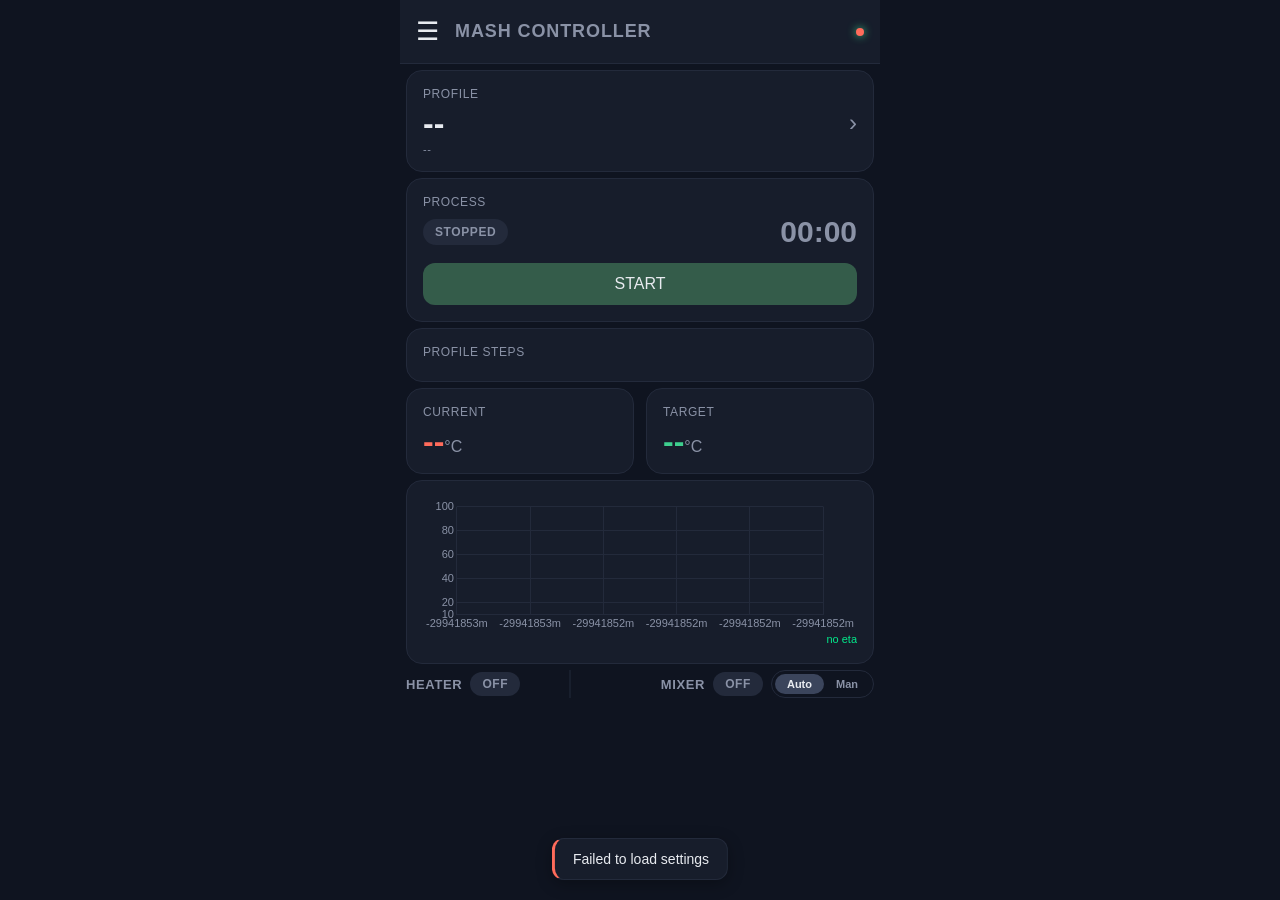
==== MashController_pio/data/index.html @ 54396a4d "Add grain calculation explanation" ====
<!DOCTYPE html>
<html lang="en">
<head>
  <meta charset="utf-8">
  <meta name="viewport" content="width=device-width, initial-scale=1.0, maximum-scale=1.0">
  <title>Mash Controller</title>
  <script src="icons.js"></script>
  <script src="chart.js"></script>

  <link rel="stylesheet" href="style.css">
  <link rel="icon" href="favicon.ico">
  <link rel="prefetch" href="reboot.html">
</head>

<body>

<!-- Drawer menu -->
<div id="sideMenu">
  <h2>Menu</h2>
  <div class="menu-item" onclick="openScreen('main')">Home</div>
  <div class="menu-item" onclick="openScreen('profiles')">Profiles</div>
  <div class="menu-item" onclick="openScreen('settings')">Settings</div>
	<a class="menu-item" href="enable-ota">Firmware Update</a>
  <div class="menu-item" onclick="closeSideMenu(); rebootController();" style="color:var(--accent); margin-top:12px; border-top:1px solid var(--border); padding-top:12px;">Reboot Controller</div>
</div>
<div id="sideMenuBackdrop"></div>

<div id="app">

	<!-- Header -->
	<div class="header">
	  <span id="menuBtn">☰</span>
	  <h1>Mash Controller</h1>
	  <span class="status-dot" id="statusDot"></span>
	</div>

	<!-- Sound-alert warning (shown only while a mash runs and the browser blocks audio) -->
	<div class="sound-banner hidden" id="soundBanner" role="button" tabindex="0"
		 onclick="enableAlertSound()"
		 onkeydown="if (event.key === 'Enter' || event.key === ' ') enableAlertSound()">
	  🔔 Sound alerts are off. Tap here to enable.
	</div>

	<!-- MAIN SCREEN -->
	<div id="main" class="screen active">

		<div class="profile-picker-container">
			<div class="stat-card profile-picker" onclick="openProfilePicker()">
			  <div class="label">Profile</div>
			  <div class="value-row">
				<div class="value" id="activeProfileName">--</div>
				<span class="chevron">›</span>
			  </div>
			  <div class="label-small" style="margin-top: 4px;" id="activeProfileDetails">--</div>
			</div>

			<div id="profilePickerOverlay" class="profile-dropdown hidden" onclick="closeProfilePicker(event)">
				<div class="profile-dropdown-content">
					<div id="profilePickerList"></div>
				</div>
			</div>
		</div>

		<div class="stat-card">
		  <div class="label">Process</div>

		  <div class="state-row">
			<span class="state-badge" id="stateBadge">Stopped</span>
			<span class="remaining-time inactive" id="remainingTime">00:00</span>
		  </div>
		  <div class="pause-instruction hidden" id="pauseInstruction">
			Press RESUME to continue.
		  </div>
		  <div class="btn-row">
			<button class="btn green" id="btnStart" onclick="startSelectedProfile()">START</button>
			<button class="btn hidden" id="btnPause" onclick="pauseProfile()">PAUSE</button>
			<button class="btn green hidden" id="btnResume" onclick="resumeProfile()">RESUME</button>
			<button class="btn gray hidden" id="btnSkip" onclick="skipStep()">SKIP</button>
			<button class="btn hidden" id="btnStop" onclick="stopProfile()">STOP</button>
		  </div>
	  </div>

		<div class="stat-card">
		  <div class="label">Profile Steps</div>
		  <div id="mainStepsContainer"></div>
		</div>

	  <div class="stats-row">
		<div class="stat-card current">
		  <div class="label">Current</div>
		  <div class="value"><span id="curTemp">--</span><span class="unit">°C</span></div>
		</div>
		<div class="stat-card target">
		  <div class="label">Target</div>
		  <div class="value"><span id="targetTemp">--</span><span class="unit">°C</span></div>
		</div>
	  </div>

	  <div class="chart-card">
		<div class="chart-wrap">
		  <canvas id="tempChart"></canvas>
		</div>
	  </div>

		<div class="device-status-row">

			<div class="device-status-item">
				<span class="heater-label">Heater</span>
				<span class="heater-badge off" id="heaterBadge">OFF</span>
				<span class="fan-icon off" id="fanIcon" title="Cooling fan"></span>
			</div>
			
			<span class="device-status-divider"></span>

			<div class="device-status-item">
				<span class="heater-label">Mixer</span>
				<button class="heater-badge off" id="mixerBadge" onclick="onMixerBadgeClick()">OFF</button>
				<div class="mode-toggle" id="mixerModeToggle" onclick="toggleMixerMode()">
					<span class="mode-toggle-option active" id="mixerAutoLabel">Auto</span>
					<span class="mode-toggle-option" id="mixerManLabel">Man</span>
				</div>
			</div>

		</div>

	</div>

	<!-- PROFILES SCREEN -->
	<div id="profiles" class="screen">

	  <div class="stat-card">
		<div class="label">Profiles Editor</div>
		  <div id="profilesLocked" class="editor-locked hidden">
			Stop the process to edit profiles.
		  </div>
		<div id="profilesEditor">
			<div class="profile-header">
				<div class="profile-select-row">

					<select id="profileSelect" class="input-dark profile-select profile-select-source"></select>

					<div class="profile-picker-container profile-editor-picker-container">
						<div class="input-dark profile-picker-trigger" onclick="openProfilePicker('profileEditorPickerOverlay')">
							<div class="value-row">
								<div class="profile-picker-label" id="editorProfileName">--</div>
								<span class="chevron">›</span>
							</div>
						</div>

						<div id="profileEditorPickerOverlay" class="profile-dropdown hidden" onclick="closeProfilePicker(event)">
							<div class="profile-dropdown-content">
								<div id="profileEditorPickerList"></div>
							</div>
						</div>
					</div>

				  <button id="profile-add-btn-id" class="btn-icon profile-add-btn" onclick="addProfile()"></button>

					  <button id="profile-delete-btn-id" class="btn-icon profile-delete-btn" onclick="deleteProfile()"></button>
				</div>
				<script>
					document.getElementById("profile-delete-btn-id").innerHTML = Icons.trash;
					document.getElementById("profile-add-btn-id").innerHTML = Icons.plus;
				</script>					   
				
			</div>

			<div class="label-small">Profile Name</div>
			<input id="profileName" class="input-dark" type="text" 
				   onchange="updateProfileName(this.value)"
				   style="margin-bottom:12px">

			<div class="profile-mass-grid">
			  <div>
				<div class="label-small">Water volume (l)</div>
				<input id="profileWaterMass" class="input-small" type="number"
					   step="0.1" min="0" max="100"
					   onchange="updateProfileMass('waterMassKg', this.value)">
			  </div>
			  <div>
				<div class="label-small">Grain Mass (kg)
				  <button type="button" class="help-link" aria-label="Grain Mass help"
						  onclick="showHelpModal('Grain Mass', 'Heater calibration is performed with plain water. During a mash, the controller adds an estimated grain heat capacity after you resume the first zero-duration manual step. Set that step to the temperature where you add grain, add the grain when prompted, then press RESUME. The grain adjustment remains active for later steps. Grain starting temperature and mixing effects are not modeled.')">?</button>
				</div>
				<input id="profileGrainMass" class="input-small" type="number"
					   step="0.1" min="0" max="50"
					   onchange="updateProfileMass('grainMassKg', this.value)">
			  </div>
			</div>

			<div id="stepsContainer"></div>

			<button class="btn-add-step" onclick="addStep()">
			  <span class="add-step-icon">+</span> Add New Step
			</button>

			<div class="profile-actions">
			  <button class="btn green btn-save-primary" onclick="saveProfiles()">Save Profiles</button>
			</div>
		  </div>
		</div>
	</div>
		

	<!-- SETTINGS SCREEN -->
	<div id="settings" class="screen">

	  <div class="stat-card">
		<div class="label">Heater</div>

		<div class="settings-group">

		  <div class="setting-row">
			<div>
			  <div class="setting-title">Heater Power</div>
			  <div class="setting-desc">Rated heater power in watts.</div>
			</div>
			<input id="setHeaterPowerW" class="input-small" type="number"
				   step="10" min="1" max="10000">
		  </div>

		  <div class="setting-row">
			<div>
			  <div class="setting-title">Actual Heating Power <a class="help-link" href="calibration.html">?</a></div>
			  <div class="setting-desc">
				Calibrated power that reaches the water, in watts.
			  </div>
			</div>
			<input id="setHeaterPowerEffW" class="input-small" type="number"
				   step="10" min="1" max="10000">
		  </div>

		  <div class="setting-row">
			<div>
			  <div class="setting-title">Stored Heat Delay <a class="help-link" href="calibration.html">?</a></div>
			  <div class="setting-desc">
				Calibrated τ: how fast stored heat reaches the water, in seconds.
			  </div>
			</div>
			<input id="setHeaterTauSec" class="input-small" type="number"
				   step="1" min="5" max="1200">
		  </div>

		  <div class="setting-row">
			<div>
			  <div class="setting-title">Residual Heat Factor <a class="help-link" href="calibration.html">?</a></div>
			  <div class="setting-desc">
				Calibrated overshoot scale, usually a little above 1.
			  </div>
			</div>
			<input id="setHeaterStoreGain" class="input-small" type="number"
				   step="0.01" min="0.2" max="5">
		  </div>

		  <div class="setting-row">
			<div>
			  <div class="setting-title">Heat Loss Rate <a class="help-link" href="calibration.html">?</a></div>
			  <div class="setting-desc">
				Calibrated loss in watts per °C above room temperature.
			  </div>
			</div>
			<input id="setHeaterLossWPerC" class="input-small" type="number"
				   step="0.1" min="0" max="100">
		  </div>

		  <div class="setting-row">
			<div>
			  <div class="setting-title">Ambient Temperature</div>
			  <div class="setting-desc">
				Used with Heat Loss. Update it if the brewing room is much warmer or colder.
			  </div>
			</div>
			<input id="setHeaterAmbientC" class="input-small" type="number"
				   step="0.5" min="-10" max="45">
		  </div>

		  <div class="setting-row">
			<div>
			  <div class="setting-title">
				Heater Deadband
				<button type="button" class="help-link" aria-label="Heater Deadband help"
						onclick="showHelpModal('Heater Deadband', 'Predictive peak is the estimated highest temperature the mash will reach based on the current stored heat in the element and pot. Deadband is the safety margin below target before the heater restarts. This helps prevent short cycling while the thermal mass is still carrying heat.', 'PredictivePeakDeadband.png')">?</button>
			  </div>
			  <div class="setting-desc">
				When the predicted peak falls below target temperature by this much, the heater turns back on.
			  </div>
			</div>
			<input id="setHeaterDeadband" class="input-small" type="number"
				   step="0.1" min="0" max="10">
		  </div>

		  <div class="setting-row">
			<div>
			  <div class="setting-title">Minimum On/Off Time</div>
			  <div class="setting-desc">
				Minimum seconds between heater state changes to avoid rapid cycling.
			  </div>
			</div>
			<input id="setHeaterMinSwitchSec" class="input-small" type="number"
				   step="1" min="0" max="600">
		  </div>

		  <div class="setting-row">
			<div>
			  <div class="setting-title">Target Reached Tolerance</div>
			  <div class="setting-desc">
				A step counts as reached when the temperature is within this many °C below its target.
			  </div>
			</div>
			<input id="setTargetReachedHystC" class="input-small" type="number"
				   step="0.1" min="0" max="5">
		  </div>

		</div>
	  </div>

	  <div class="stat-card">
		<div class="label">Mixer</div>

		<div class="settings-group">

		  <div class="setting-row">
			<div>
			  <div class="setting-title">Mixer On Time</div>
			  <div class="setting-desc">
				Seconds the mixer runs per cycle.
			  </div>
			</div>

			<input
			  id="setMixerOnSec"
			  class="input-small"
			  type="number"
			  min="1"
			  max="300">
		  </div>

		  <div class="setting-row">
			<div>
			  <div class="setting-title">Mixer Rest Time</div>
			  <div class="setting-desc">
				Seconds it rests between runs.
			  </div>
			</div>

			<input
			  id="setMixerRestSec"
			  class="input-small"
			  type="number"
			  min="0"
			  max="600">
		  </div>

		  		  <div class="setting-row">
			<div>
			  <div class="setting-title">Cool-Down Time</div>
			  <div class="setting-desc">
				Seconds mixer runs after profile completes. Enter 0 to skip cooling.
			  </div>
			</div>

			<input
			  id="setCoolDownSec"
			  class="input-small"
			  type="number"
			  min="0"
			  max="900">
		  </div>

		</div>
	  </div>
	  <div class="stat-card">
		<div class="label">Alerts</div>

		<div class="settings-group">

		  <div class="setting-row">
			<div>
			  <div class="setting-title">Sound Alerts</div>
			  <div class="setting-desc">
				Play a chime in the browser when a manual Pause step is ready. Applies to every device.
			  </div>
			</div>
			<label class="switch">
			  <input id="setAlertSound" type="checkbox" onchange="previewAlertSound(this.checked)">
			  <span class="switch-track"></span>
			</label>
		  </div>

		</div>
	  </div>

	  <div class="stat-card">
		<div class="label">Temperature Sensor</div>

		<div class="settings-group">

		  <div class="setting-row">
			<div>
			  <div class="setting-title">Sensor Address</div>
			  <div class="setting-desc">
				DS18B20 1-Wire ROM address (read-only).
			  </div>
			</div>
			<div class="sensor-readout" id="sensorAddress">--</div>
		  </div>

		  <div class="setting-row">
			<div>
			  <div class="setting-title">Last Reading</div>
			  <div class="setting-desc">
				Current temperature.
			  </div>
			</div>
			<div class="sensor-readout" id="sensorTempAtRead">-- °C</div>
		  </div>

		  <div class="setting-row">
			<div>
			  <div class="setting-title">Status</div>
			  <div class="setting-desc">
				Sensor connection state.
			  </div>
			</div>
			<span class="heater-badge off" id="sensorStatusBadge">--</span>
		  </div>

		  <button class="btn" id="btnRediscoverSensor" onclick="rediscoverSensor()">
			Rediscover Sensor
		  </button>

		</div>
	  </div>

	  <div class="stat-card">
		<div style="display:flex; justify-content:space-between; align-items:center; margin-bottom:12px;">
		  <div class="label" style="margin:0;">Network</div>
		  <div class="mode-toggle" id="wifiModeToggle" onclick="toggleWifiMode()">
			<span class="mode-toggle-option active" id="wifiModeApOption">Local AP</span>
			<span class="mode-toggle-option" id="wifiModeStaOption">External Wi-Fi</span>
		  </div>
		</div>

		<div class="settings-group">
		  <div style="display:flex; justify-content:space-between; align-items:center; margin-bottom:8px;">
			<div class="label-small" id="wifiSsidLabel">AP Name (SSID)</div>
			<span class="heater-badge off" id="wifiStatusBadge" style="font-size:10px; padding:2px 8px;">AP</span>
		  </div>
		  <input
			id="setWifiSsid"
			class="input-dark"
			type="text">

		  <div class="label-small" style="margin-top:12px;" id="wifiPassLabel">
			AP Password
		  </div>

		  <input
			id="setWifiPass"
			class="input-dark"
			type="password"
			placeholder="Leave empty to keep unchanged">

		  <div class="label-small" id="wifiModeNotice" style="margin-top:10px; font-weight:normal; font-size:11px; color:var(--text-dim); line-height:1.4;">
			Controller creates its own Wi-Fi network at 192.168.4.1 (or http://mash.local). Password is optional (min 8 characters).
		  </div>
		</div>
	  </div>

	  <div style="display:flex; gap:10px; margin-top:16px;">
		<button class="btn green settings-save-btn" style="flex:2; margin-top:0;"
				onclick="saveSettings()">
		  Save Settings
		</button>
		<button class="btn gray" style="flex:1; margin-top:0;"
				onclick="rebootController()">
		  Reboot
		</button>
	  </div>

	</div>

</div><!-- /#app -->


<div id="toastContainer"></div>

<div id="confirmOverlay" class="confirm-overlay hidden">
    <div class="confirm-modal">
        <h3 id="confirmTitle">Confirm Action</h3>

        <p id="confirmMessage">
            Are you sure?
        </p>

        <div class="confirm-actions">
			<button id="confirmCancel" class="btn">Cancel</button>
			<button id="confirmOk" class="btn">Confirm</button>        
		</div>
    </div>
</div>

<div id="helpOverlay" class="confirm-overlay hidden" onclick="if (event.target === this) closeHelpModal();">
    <div class="confirm-modal help-modal" role="dialog" aria-modal="true" aria-labelledby="helpTitle">
        <h3 id="helpTitle">Help</h3>
        <p id="helpMessage"></p>
        <div id="helpImageWrap" class="help-image-wrap hidden">
            <img id="helpImage" src="" alt="Help illustration" />
        </div>
        <div id="helpImageHint" class="help-image-hint hidden"></div>
        <button type="button" class="btn gray help-close" onclick="closeHelpModal()">Close</button>
    </div>
</div>

  <script src="script.js"></script>
</body>
</html>
---- MashController_pio/data/style.css ----
:root {
      --bg: #0f1420;
      --card: #171d2b;
      --accent: #ff6b5b;
      --accent2: #3ecf8e;
      --text: #e8ebf0;
      --text-dim: #8a92a6;
      --border: #232a3b;
      --accent2-dim: #345c4a;
    }

    * { box-sizing: border-box; margin: 0; padding: 0; }

    body {
      background: var(--bg);
      color: var(--text);
      font-family: -apple-system, BlinkMacSystemFont, "Segoe UI", Roboto, sans-serif;
      min-height: 100vh;
    }

	@media (min-width: 600px) {
	  body { display: flex; justify-content: center; }
	  #app { max-width: 480px; width: 100%; }
	}

    /* Drawer menu */
    #sideMenu {
      position: fixed;
      top: 0;
      left: 0;
      width: 260px;
      height: 100%;
      background: var(--card);
      border-right: 1px solid var(--border);
      transform: translateX(-260px);
      transition: 0.3s;
      padding: 20px;
      z-index: 1000;
    }

    #sideMenu.open {
      transform: translateX(0);
    }

    #sideMenu h2 {
      margin-bottom: 20px;
      font-size: 16px;
      color: var(--text-dim);
      text-transform: uppercase;
    }

    .menu-item {
      padding: 12px 0;
      font-size: 16px;
      cursor: pointer;
      color: var(--text);
      text-decoration: none;
      display: block;
    }

    .menu-item:hover {
      color: var(--accent2);
    }

    .back-link {
      color: var(--text);
      font-size: 30px;
      line-height: 1;
      text-decoration: none;
    }

    .ota-card {
      margin-top: 12px;
    }

    .ota-status-row {
      align-items: baseline;
      display: flex;
      gap: 12px;
      justify-content: space-between;
    }

    .ota-status {
      color: var(--accent2);
      font-size: 18px;
      font-weight: 700;
      margin: 12px 0;
    }

    .ota-countdown {
      color: var(--accent);
      flex-shrink: 0;
      font-size: 24px;
      font-variant-numeric: tabular-nums;
      font-weight: 700;
      margin: 0;
    }

    .ota-form {
      border-top: 1px solid var(--border);
      margin-top: 18px;
      padding-top: 18px;
    }

    .ota-form .btn {
      width: 100%;
    }

    .ota-progress-panel {
      border: 1px solid var(--border);
      border-radius: 12px;
      margin: 18px 0;
      padding: 14px;
    }

    .ota-progress-heading {
      display: flex;
      justify-content: space-between;
      gap: 12px;
      margin-bottom: 10px;
    }

    .ota-progress-heading span:last-child {
      color: var(--accent2);
      font-variant-numeric: tabular-nums;
      font-weight: 700;
    }

    .ota-progress-track {
      background: var(--border);
      border-radius: 999px;
      height: 12px;
      overflow: hidden;
      width: 100%;
    }

    .ota-progress-fill {
      background: var(--accent2);
      height: 100%;
      transition: width 0.15s ease;
      width: 0;
    }

    .ota-progress-fill.active {
      animation: ota-progress-pulse 1s linear infinite;
      background: linear-gradient(90deg, var(--accent2), #b6f2c9, var(--accent2));
      background-size: 200% 100%;
    }

    @keyframes ota-progress-pulse {
      from { background-position: 100% 0; }
      to { background-position: -100% 0; }
    }

    .ota-progress-detail {
      color: var(--text-dim);
      font-size: 12px;
      margin-top: 8px;
      overflow-wrap: anywhere;
    }

	#sideMenuBackdrop {
	  display: none;
	  position: fixed;
	  top: 0;
	  left: 0;
	  width: 100%;
	  height: 100%;
	  background: rgba(0, 0, 0, 0.5);
	  z-index: 999; /* just below #sideMenu's 1000 */
	}

	#sideMenuBackdrop.open {
	  display: block;
	}

    /* Header */
    .header {
      display: flex;
      align-items: center;
      gap: 16px;
      padding: 16px;
      background: var(--card);
      border-bottom: 1px solid var(--border);
    }

    #menuBtn {
      font-size: 26px;
      cursor: pointer;
    }

    .header h1 {
      font-size: 18px;
      font-weight: 600;
      color: var(--text-dim);
      text-transform: uppercase;
      letter-spacing: 0.05em;
    }

    .status-dot {
      width: 8px;
      height: 8px;
      border-radius: 50%;
      background: var(--accent2);
      display: inline-block;
      box-shadow: 0 0 8px var(--accent2);
      margin-left: auto;
    }

    /* Screens */
    .screen {
      display: none;
      padding: 6px;
    }

    .screen.active {
      display: block;
    }

    /* Your original styles */
    .stats-row {
      display: flex;
      gap: 12px;
    }

    .stat-card {
      background: var(--card);
      border: 1px solid var(--border);
      border-radius: 16px;
      padding: 16px;
      flex: 1;
	  margin-bottom: 6px;
    }

    .stat-card .label {
      font-size: 12px;
      color: var(--text-dim);
      text-transform: uppercase;
      letter-spacing: 0.05em;
      margin-bottom: 6px;
    }

    .stat-card .value {
      font-size: 32px;
      font-weight: 700;
      line-height: 1;
    }

    .stat-card .value .unit {
      font-size: 16px;
      color: var(--text-dim);
      font-weight: 400;
    }

    .stat-card.current .value { color: var(--accent); }
    .stat-card.target .value { color: var(--accent2); }

    .chart-card {
      background: var(--card);
      border: 1px solid var(--border);
      border-radius: 16px;
      padding: 16px;
      flex: 1;
      min-height: 0;
      display: flex;
      flex-direction: column;
    }

    .chart-wrap {
      position: relative;
      width: 100%;
      aspect-ratio: 3.5 / 1;
    }

	
	.input-dark {
	  width: 100%;
	  padding: 10px 12px;
	  background: var(--card);
	  border: 1px solid var(--border);
	  border-radius: 12px;
	  color: var(--text);
	  font-size: 16px;
	  outline: none;
	  margin-bottom: 10px;
	}

	.input-dark:focus {
	  border-color: var(--accent2);
	}

  .input-dark::file-selector-button {
    background: #2a3144;
    border: none;
    border-radius: 8px;
    color: var(--text);
    cursor: pointer;
    font: inherit;
    margin-right: 10px;
    padding: 8px 12px;
  }

  .input-dark::file-selector-button:hover {
    background: #3a4258;
  }

	.btn {
	  background: #2a3144;        /* спокойный тёмный */
	  border: none;
	  padding: 12px 18px;
	  border-radius: 12px;
	  color: var(--text);
	  font-size: 16px;
	  cursor: pointer;
	  transition: 0.2s;
	}

	.btn:hover {
	  background: #3a4258;
	}

	.btn.green {
	  background: var(--accent2-dim);
	}

	.btn.green:hover {
	  background: #3e6d57;
	}

	.btn.gray {
	  background: var(--border);
	}

	.btn.gray:hover {
	  background: #2d3547;
	}

	.input-small {
	  width: 100%;
	  padding: 8px 10px;
	  background: var(--card);
	  border: 1px solid var(--border);
	  border-radius: 10px;
	  color: var(--text);
	  font-size: 14px;     /* уменьшенный размер */
	  outline: none;
	}

	.input-small:focus {
	  border-color: var(--accent2);
	}

	.label-small {
	  font-size: 11px;     /* меньше, чем обычная label */
	  color: var(--text-dim);
	  text-transform: uppercase;
	  letter-spacing: 0.05em;
	}

	.btn-icon {
	  background: transparent;
	  border: none;
	  width: 36px;
	  height: 36px;
	  border-radius: 10px;
	  display: flex;
	  align-items: center;
	  justify-content: center;
	  cursor: pointer;
	  transition: 0.2s;
	  padding: 0;
	  flex-shrink: 0;
	}

	.btn-icon svg {
	  width: 20px;
	  height: 20px;
	  opacity: 0.7;
	  transition: 0.2s;
	}

	.btn-icon:hover svg {
	  opacity: 1;
	}

	/* Profile add button - blue styling */
	.profile-add-btn {
	  border: 1px solid rgba(91, 184, 217, 0.3);
	}

	.profile-add-btn svg {
	  color: #5bb8d9;
	}

	.profile-add-btn:hover {
	  background: rgba(91, 184, 217, 0.1);
	  border-color: rgba(91, 184, 217, 0.4);
	}

	.profile-add-btn:hover svg {
	  color: #6fc8e6;
	}

	/* Profile delete button - red styling */
	.profile-delete-btn {
	  border: 1px solid rgba(255, 184, 217, 0.3);
	}
	.profile-delete-btn svg {
	  color: var(--accent);
	}

	.profile-delete-btn:hover {
	  background: rgba(255, 107, 91, 0.1);
	}

.profile-select-row {
  display: flex;
  gap: 10px;
  margin-bottom: 16px;
  align-items: center;
}

.state-row {
  display: flex;
  justify-content: space-between;
  align-items: center;
  margin-bottom: 14px;
}

.state-badge {
  padding: 6px 12px;
  border-radius: 999px;
  font-size: 12px;
  font-weight: 600;
  text-transform: uppercase;
  letter-spacing: 0.05em;
  background: var(--border);
  color: var(--text-dim);
}

.state-badge.running {
  background: var(--accent2-dim);
  color: var(--accent2);
}

.state-badge.paused {
  background: #4a4325;
  color: #e8c547;
}

.pause-instruction {
  display: flex;
  align-items: center;
  gap: 9px;
  padding: 10px 12px;
  margin: -2px 0 14px;
  border: 1px solid rgba(232, 197, 71, 0.28);
  border-left: 3px solid #e8c547;
  border-radius: 9px;
  background: rgba(232, 197, 71, 0.08);
  color: #f3d96d;
  font-size: 13px;
  font-weight: 500;
  line-height: 1.4;
}

.pause-instruction::before {
  content: "•";
  flex: 0 0 auto;
  color: #e8c547;
  font-size: 18px;
  font-weight: 800;
  line-height: 0;
}

.pause-instruction.timer-paused {
  border-color: rgba(232, 197, 71, 0.28);
  border-left-color: #e8c547;
  background: rgba(232, 197, 71, 0.08);
  color: #f3d96d;
}

.remaining-time {
  font-size: 30px;
  font-weight: 700;
  font-variant-numeric: tabular-nums;
  color: var(--text);
}

.btn-row {
  display: flex;
  gap: 8px;
  flex-wrap: wrap;
}

.btn-row .btn {
  flex: 1;
  min-width: 80px;
}

.hidden {
  display: none !important;
}

.profile-picker {
  cursor: pointer;
  transition: 0.2s;
}

.profile-picker-container {
  position: relative;
}

.profile-editor-picker-container {
  flex: 1;
}

.profile-select-source {
  display: none;
}

.profile-picker-trigger {
  cursor: pointer;
  min-height: 42px;
  padding: 8px 10px;
}

.profile-picker-trigger:active {
  background: #1c2334;
}

.profile-picker-label {
  overflow: hidden;
  text-overflow: ellipsis;
  white-space: nowrap;
}

.profile-picker:active {
  background: #1c2334;
}

.value-row {
  display: flex;
  justify-content: space-between;
  align-items: center;
}

.chevron {
  font-size: 24px;
  color: var(--text-dim);
}

.profile-dropdown {
  isolation: isolate;
  position: absolute;
  top: calc(100% - 6px);
  left: 0;
  right: 0;
  z-index: 2000;
}

.profile-dropdown::before {
  background: rgba(5, 8, 15, 0.34);
  backdrop-filter: blur(3px);
  -webkit-backdrop-filter: blur(3px);
  content: "";
  inset: -100vh -100vw;
  pointer-events: none;
  position: absolute;
  z-index: -1;
}

.profile-dropdown-content {
  background: #252e43;
  backdrop-filter: blur(14px);
  -webkit-backdrop-filter: blur(14px);
  border-radius: 12px;
  border: 1px solid #687695;
  box-shadow: 0 18px 42px rgba(0, 0, 0, 0.72), 0 0 0 1px rgba(255, 255, 255, 0.08);
  padding: 8px;
  width: 100%;
  max-height: 55vh;
  overflow-y: auto;
}

.profile-option {
  padding: 14px 12px;
  border-radius: 12px;
  font-size: 16px;
  cursor: pointer;
  margin-bottom: 6px;
  transition: 0.2s;
}

.profile-option:hover {
  background: var(--border);
}

.profile-option.selected {
  background: var(--accent2-dim);
  color: var(--accent2);
}

.profile-picker.disabled {
  cursor: not-allowed;
  opacity: 0.5;
}

.profile-picker.disabled .chevron {
  display: none;
}

.remaining-time.inactive {
  color: var(--text-dim);
}

#toastContainer {
  position: fixed;
  bottom: 20px;
  left: 50%;
  transform: translateX(-50%);
  z-index: 3000;
  display: flex;
  flex-direction: column;
  gap: 8px;
  align-items: center;
  pointer-events: none;
}

.toast {
  background: var(--card);
  border: 1px solid var(--border);
  border-left: 3px solid var(--accent2);
  border-radius: 12px;
  padding: 12px 18px;
  color: var(--text);
  font-size: 14px;
  box-shadow: 0 4px 16px rgba(0, 0, 0, 0.3);
  opacity: 0;
  transform: translateY(10px);
  transition: 0.25s ease;
  max-width: 90vw;
}

.toast.show {
  opacity: 1;
  transform: translateY(0);
}

.toast.error {
  border-left-color: var(--accent);
}

.main-step {
    display: flex;
    align-items: center;
    gap: 14px;
    padding: 14px;
    margin-top: 8px;

    background: #1f2635;
    border: 1px solid var(--border);
    border-radius: 14px;

    transition: all .2s ease;
}

.main-step.active {
    background: rgba(62,207,142,.08);
    border-color: var(--accent2);
    box-shadow: 0 0 12px rgba(62,207,142,.18);
}

.main-step.completed {
    opacity: .65;
}

.step-badge {
    width: 40px;
    height: 40px;

    border-radius: 50%;

    display: flex;
    align-items: center;
    justify-content: center;

    font-weight: 700;

    background: #2a3348;
    border: 2px solid var(--border);

    flex-shrink: 0;
}

.main-step.active .step-badge {
    background: var(--accent2);
    color: #111;
    border-color: var(--accent2);
}

.step-info {
    flex: 1;
}

.step-values {
    display: flex;
    gap: 10px;
}

.step-temp {
    font-size: 18px;
    font-weight: 700;
    color: var(--accent2);

    padding: 6px 12px;
    border-radius: 999px;
    background: rgba(62,207,142,.12);
}

.step-time {
    font-size: 15px;
    font-weight: 600;

    padding: 6px 12px;
    border-radius: 999px;
    background: rgba(255,255,255,.06);
}

.confirm-overlay {
    position: fixed;
    inset: 0;

    background: rgba(0,0,0,.65);

    display: flex;
    align-items: center;
    justify-content: center;

    z-index: 2000;

    backdrop-filter: blur(4px);
}

.confirm-overlay.hidden {
    display: none;
}

.confirm-modal {
    width: min(420px, 90vw);

    background: var(--card);
    border: 1px solid var(--border);
    border-radius: 18px;

    padding: 24px;

    box-shadow:
        0 20px 60px rgba(0,0,0,.5);
}

.confirm-modal h3 {
    margin: 0 0 12px 0;
    font-size: 1.2rem;
}

.confirm-modal p {
    color: var(--text-dim);
    margin-bottom: 20px;
}

.help-modal {
    width: min(560px, calc(100vw - 32px));
    max-height: calc(100vh - 32px);
    max-height: calc(100dvh - 32px);
    overflow-y: auto;
    overscroll-behavior: contain;
}

.help-modal p {
    margin-bottom: 0;
    font-size: 14px;
    line-height: 1.5;
}

.help-image-wrap {
    margin-top: 14px;
    border-radius: 10px;
    overflow: hidden;
    background: rgba(255,255,255,0.02);
    border: 1px solid rgba(255,255,255,0.08);
}

.help-image-wrap {
    touch-action: pan-y;            /* one finger still scrolls the modal */
    -webkit-user-select: none;
    user-select: none;
}

.help-image-wrap.zoomed {
    touch-action: none;             /* zoomed: one finger pans the image */
    cursor: grab;
}

.help-image-wrap img {
    display: block;
    width: 100%;
    max-width: 100%;
    height: auto;
    transform-origin: 0 0;
    will-change: transform;
    -webkit-user-drag: none;
}

.help-image-hint {
    margin-top: 6px;
    text-align: center;
    font-size: 12px;
    color: var(--text-dim);
}

.help-image-wrap.hidden {
    display: none;
}

.help-close {
    width: 100%;
    margin-top: 16px;
}

@media (max-width: 480px) {
    .help-modal {
        padding: 18px 16px;
        border-radius: 14px;
    }

    .help-modal h3 {
        font-size: 1.1rem;
        margin-bottom: 8px;
    }
}

.confirm-actions {
    display: flex;
    justify-content: flex-end;
    gap: 10px;
}

#confirmCancel {
    background: #3b455c;
    color: white;
}

#confirmCancel:hover {
    background: #4a5670;
}

#confirmOk {
    background: #d9534f;
    color: white;
}

#confirmOk:hover {
    background: #c9302c;
}

.editor-disabled {
    opacity: 0.45;
    pointer-events: none;
    filter: grayscale(0.3);
}

.editor-locked {
    margin-top: 16px;
    padding: 14px;

    border-radius: 12px;
    border: 1px solid #5b4f26;

    background: rgba(255, 193, 7, 0.08);
    color: #ffcc4d;

    text-align: center;
    font-weight: 600;
}

.profile-step-card {
    margin-top: 12px;
    padding: 16px;

    background: #1f2635;
    border: 1px solid var(--border);
    border-radius: 14px;
}

.profile-step-header {
    display: flex;
    justify-content: space-between;
    align-items: center;

    margin-bottom: 14px;
}

.profile-step-number {
    font-size: 14px;
    font-weight: 700;
    color: var(--accent2);

    padding: 6px 12px;

    border-radius: 999px;

    background: rgba(62,207,142,.12);
}

.profile-step-grid {
    display: grid;
    grid-template-columns: 1fr 1fr;
    gap: 12px;
}

.step-time-help {
  position: relative;
  padding: 0;
  background: transparent;
  cursor: help;
}

.step-time-tooltip {
  position: absolute;
  left: 50%;
  bottom: calc(100% + 8px);
  z-index: 10;
  width: 220px;
  padding: 9px 10px;
  border: 1px solid var(--border);
  border-radius: 8px;
  background: var(--card);
  color: var(--text);
  font-size: 12px;
  font-weight: 400;
  line-height: 1.35;
  text-align: left;
  pointer-events: none;
  opacity: 0;
  transform: translate(-50%, 4px);
  transition: opacity 0.15s ease, transform 0.15s ease;
}

.step-time-help:hover .step-time-tooltip,
.step-time-help:focus-visible .step-time-tooltip {
  opacity: 1;
  transform: translate(-50%, 0);
}

.profile-header {
    margin-bottom: 16px;
    padding-bottom: 12px;
    border-bottom: 1px solid var(--border);
}

.profile-select {
    flex: 1;
    height: 46px;
    font-weight: 600;
}

.btn-add-step {
    width: 100%;
    padding: 12px 18px;
    margin-top: 18px;
    margin-bottom: 12px;
    background: transparent;
    border: 1px dashed rgba(62, 207, 142, 0.3);
    border-radius: 12px;
    color: #5bb8d9;
    font-size: 15px;
    font-weight: 500;
    cursor: pointer;
    transition: 0.2s;
    display: flex;
    align-items: center;
    justify-content: center;
    gap: 8px;
}

.btn-add-step:hover {
    background: rgba(91, 184, 217, 0.06);
    border-color: rgba(91, 184, 217, 0.4);
    color: #6fc8e6;
}

.add-step-icon {
    font-size: 18px;
    font-weight: 300;
    line-height: 1;
}

.profile-actions {
    display: flex;
    gap: 10px;
    margin-top: 12px;
}

.btn-save-primary {
    flex: 1;
    width: 100%;
    height: 52px;
    padding: 0 18px;
    font-size: 16px;
    font-weight: 600;
}

button:disabled {
    opacity: 0.5;
    cursor: not-allowed;
}

.device-status-row {
    position: relative;
    display: flex;
    align-items: center;
    justify-content: space-between;
    margin-bottom: 0;
    padding-top: 6px;
}

.device-status-item {
    display: flex;
    align-items: center;
    gap: 8px;
}

.device-status-divider {
    position: absolute;
    left: 35%;
    top: 6px;
    bottom: 0;
    transform: translateX(-50%);
    width: 1px;
    background: var(--border);
}

.device-status-item .heater-badge {
    border: none;
    font-family: inherit;
    cursor: default;
    white-space: nowrap;
}

.device-status-item .heater-badge.manual {
    cursor: pointer;
}

.mode-toggle {
    display: flex;
    background: var(--bg);
    border: 1px solid var(--border);
    border-radius: 999px;
    padding: 3px;
    cursor: pointer;
    user-select: none;
    flex-shrink: 0;
}

.mode-toggle-option {
    padding: 4px 12px;
    border-radius: 999px;
    font-size: 11px;
    font-weight: 600;
    color: var(--text-dim);
    transition: 0.2s;
    pointer-events: none;
    white-space: nowrap;
}

.mode-toggle-option.active {
    background: #3b455c;
    color: var(--text);
}

.heater-label {
    color: var(--text-dim);
    font-size: 13px;
    font-weight: 600;
    text-transform: uppercase;
    letter-spacing: 0.05em;
}

.heater-badge {
    padding: 5px 12px;
    border-radius: 999px;
    font-size: 12px;
    font-weight: 700;
    text-transform: uppercase;
    letter-spacing: 0.05em;
    background: var(--border);
}

.heater-badge.on {
    background: rgba(255,107,91,.15);
    color: var(--accent);
    box-shadow: 0 0 10px rgba(255,107,91,.18);
}

.heater-badge.off {
    color: var(--text-dim);
}

.heater-badge.status-ok {
    background: rgba(62,207,142,.15);
    color: var(--accent2);
    box-shadow: 0 0 10px rgba(62,207,142,.18);
}

.heater-badge.status-error {
    background: rgba(255,107,91,.15);
    color: var(--accent);
    box-shadow: 0 0 10px rgba(255,107,91,.18);
}

.settings-group {
    display: flex;
    flex-direction: column;
    gap: 14px;
}

.setting-row {
    display: flex;
    align-items: center;
    justify-content: space-between;
    gap: 16px;
}

.setting-title {
    font-weight: 600;
}

.help-link {
  display: inline-flex;
  align-items: center;
  justify-content: center;
  width: 15px;
  height: 15px;
  margin-left: 4px;
  border: 1px solid var(--text-dim);
  border-radius: 50%;
  color: var(--text-dim);
  font-size: 10px;
  font-weight: 700;
  line-height: 1;
  text-decoration: none;
  vertical-align: middle;

  /* <button> resets so it matches the <a> variants */
  position: relative;
  padding: 0;
  background: none;
  font-family: inherit;
  cursor: pointer;
  -webkit-appearance: none;
  appearance: none;
  -webkit-tap-highlight-color: transparent;
}

/* Larger invisible touch target (15px circle is tiny on a phone) */
.help-link::after {
  content: "";
  position: absolute;
  inset: -10px;
}

.help-link:hover,
.help-link:focus-visible {
  border-color: var(--accent2);
  color: var(--accent2);
  outline: none;
}

.profile-mass-grid {
  display: grid;
  gap: 12px;
  grid-template-columns: repeat(2, minmax(0, 1fr));
  margin-bottom: 16px;
}

.calibration-page h2 {
  font-size: 16px;
  margin: 24px 0 6px;
}

.calibration-page p {
  color: var(--text-dim);
  font-size: 14px;
  line-height: 1.55;
}

.calibration-page .calibration-lead {
  color: var(--text);
}

.calibration-volume {
  display: flex;
  align-items: center;
  justify-content: space-between;
  gap: 16px;
  margin-top: 12px;
}

.calibration-volume span {
  color: var(--text-dim);
  font-size: 13px;
}

.calibration-volume input {
  flex: 0 0 100px;
  width: 100px;
}

.calibration-steps {
  color: var(--text-dim);
  font-size: 14px;
  line-height: 1.55;
  margin: 12px 0 0 20px;
}

.calibration-steps li {
  margin-bottom: 10px;
  padding-left: 4px;
}

.calibration-steps strong {
  color: var(--text);
}

.formula-block {
  background: #121827;
  border: 1px solid var(--border);
  border-radius: 8px;
  color: var(--text);
  font-family: monospace;
  font-size: 13px;
  line-height: 1.7;
  margin: 12px 0;
  overflow-x: auto;
  padding: 12px;
}

.calibration-note {
  border-left: 3px solid var(--accent);
  margin-top: 20px;
  padding-left: 12px;
}

.calibration-console-header,
.calibration-live-grid {
  align-items: center;
  display: flex;
  gap: 12px;
  justify-content: space-between;
}

.calibration-controls {
  display: flex;
  gap: 8px;
}

.calibration-live-grid {
  border-bottom: 1px solid var(--border);
  border-top: 1px solid var(--border);
  margin: 14px 0;
  padding: 12px 0;
}

.calibration-live-grid > div {
  display: flex;
  flex-direction: column;
  gap: 4px;
}

.calibration-live-grid span {
  color: var(--text-dim);
  font-size: 11px;
  text-transform: uppercase;
}

.calibration-live-grid strong {
  font-size: 18px;
  font-variant-numeric: tabular-nums;
}

.calibration-table {
  border-collapse: collapse;
  font-size: 13px;
  width: 100%;
}

.calibration-live-metrics {
  display: grid;
  gap: 10px;
  grid-template-columns: repeat(2, minmax(0, 1fr));
  margin-top: 16px;
}

.live-metric {
  background: var(--card);
  border: 1px solid var(--border);
  border-radius: 8px;
  padding: 12px;
}

.live-metric span {
  color: var(--text-dim);
  display: block;
  font-size: 12px;
}

.live-metric strong {
  color: var(--text);
  display: block;
  font-size: 16px;
  margin-top: 5px;
}

.calibration-table th,
.calibration-table td {
  border-bottom: 1px solid var(--border);
  padding: 7px 4px;
  text-align: left;
}

.calibration-table th {
  color: var(--text-dim);
  font-size: 11px;
  text-transform: uppercase;
}

.calibration-result {
  background: rgba(62, 207, 142, 0.1);
  border: 1px solid var(--accent2);
  border-radius: 8px;
  line-height: 1.6;
  margin-top: 14px;
  padding: 12px;
}

.result-heading {
  font-weight: 700;
  margin-bottom: 10px;
}

.result-grid {
  display: grid;
  gap: 8px;
  grid-template-columns: repeat(2, minmax(0, 1fr));
  margin-bottom: 12px;
}

.result-grid div {
  display: flex;
  flex-direction: column;
  gap: 2px;
}

.result-grid span {
  color: var(--text-dim);
  font-size: 11px;
  text-transform: uppercase;
}

.result-values {
  border-top: 1px solid var(--border);
  font-size: 16px;
  line-height: 1.7;
  margin-top: 8px;
  padding-top: 8px;
}

.result-apply {
  display: block;
  margin-top: 12px;
  width: 100%;
}

.calibration-saved {
  color: var(--accent2);
  margin-top: 8px;
}

.calibration-error {
  color: var(--accent);
  margin-top: 8px;
}

@media (max-width: 480px) {
  .calibration-console-header,
  .calibration-live-grid {
    align-items: stretch;
    flex-direction: column;
  }

  .calibration-controls,
  .calibration-controls .btn {
    width: 100%;
  }
}

.setting-desc {
    color: var(--text-dim);
    font-size: 12px;
    margin-top: 2px;
}

.setting-row input {
    width: 100px;
    text-align: center;
}

.settings-save-btn {
    width: 100%;
    margin-top: 16px;
}

.sensor-readout {
    font-size: 14px;
    font-weight: 600;
    font-variant-numeric: tabular-nums;
    color: var(--text-dim);
    text-align: right;
    white-space: nowrap;
}

#btnRediscoverSensor {
    width: 100%;
    margin-top: 4px;
}

.state-badge.cooldown {
  background: #35456a;
  color: #7fbfff;
}

/* Sound-alert banner */
.sound-banner {
  position: sticky;
  top: 0;
  z-index: 20;
  padding: 10px 14px;
  background: #2b2610;
  border-bottom: 1px solid rgba(232, 197, 71, 0.35);
  border-left: 3px solid #e8c547;
  color: #f3d96d;
  font-size: 13px;
  font-weight: 500;
  line-height: 1.4;
  text-align: center;
  cursor: pointer;
}

.sound-banner.urgent {
  background: #3a3110;
  color: #ffe27a;
  font-weight: 700;
  animation: soundBannerPulse 1.4s ease-in-out infinite;
}

@keyframes soundBannerPulse {
  50% { background: #57491a; }
}

/* On/off switch (Settings) */
.switch {
  position: relative;
  display: inline-block;
  flex: 0 0 auto;
  width: 46px;
  height: 26px;
  cursor: pointer;
}

.setting-row .switch input {
  position: absolute;
  top: 0;
  left: 0;
  width: 100%;
  height: 100%;
  margin: 0;
  opacity: 0;
  cursor: pointer;
}

.switch-track {
  position: absolute;
  top: 0;
  right: 0;
  bottom: 0;
  left: 0;
  border-radius: 26px;
  background: var(--border);
  transition: background 0.2s;
}

.switch-track::before {
  content: "";
  position: absolute;
  top: 3px;
  left: 3px;
  width: 20px;
  height: 20px;
  border-radius: 50%;
  background: var(--text-dim);
  transition: transform 0.2s, background 0.2s;
}

.switch input:checked + .switch-track {
  background: var(--accent2-dim);
}

.switch input:checked + .switch-track::before {
  transform: translateX(20px);
  background: var(--accent2);
}

.switch input:focus-visible + .switch-track {
  outline: 2px solid var(--accent2);
  outline-offset: 2px;
}

.fan-icon {
  display: inline-flex;
  align-items: center;
  transition: color 0.2s, opacity 0.2s;
}
.fan-icon.off { color: #7a7f87; opacity: 0.6; }
.fan-icon.on  { color: #4fc3f7; }

.fan-spin {
  transform-box: view-box;
  transform-origin: 12px 12px;
  animation: fanSpin 0.8s linear infinite;
}
@keyframes fanSpin { to { transform: rotate(360deg); } }

@media (prefers-reduced-motion: reduce) {
  .fan-spin { animation: none; }
}

/* Reboot Screen */
.reboot-card {
  margin: 20px auto;
  padding: 32px 20px;
  text-align: center;
}

.reboot-icon-wrap {
  position: relative;
  width: 64px;
  height: 64px;
  margin: 0 auto 20px;
  display: flex;
  align-items: center;
  justify-content: center;
}

.reboot-spinner {
  width: 52px;
  height: 52px;
  border: 4px solid var(--border);
  border-top-color: var(--accent2);
  border-radius: 50%;
  animation: reboot-spin 1s linear infinite;
}

.reboot-pulse-ring {
  position: absolute;
  inset: -6px;
  border-radius: 50%;
  border: 2px solid var(--accent2);
  opacity: 0;
  animation: reboot-pulse 2s cubic-bezier(0.24, 0, 0.38, 1) infinite;
}

@keyframes reboot-spin {
  to { transform: rotate(360deg); }
}

@keyframes reboot-pulse {
  0% { transform: scale(0.85); opacity: 0.8; }
  100% { transform: scale(1.35); opacity: 0; }
}

.reboot-title {
  margin: 0 0 8px;
  font-size: 20px;
  font-weight: 700;
  color: var(--text);
}

.reboot-subtitle {
  margin: 0 auto 20px;
  font-size: 14px;
  color: var(--text-dim);
  line-height: 1.5;
  max-width: 420px;
}

.reboot-countdown-box {
  background: var(--bg);
  border: 1px solid var(--border);
  border-radius: 12px;
  padding: 16px 20px;
  margin-bottom: 24px;
}

.reboot-countdown-label {
  font-size: 12px;
  font-weight: 600;
  color: var(--text-dim);
  text-transform: uppercase;
  letter-spacing: 0.05em;
}

.reboot-countdown-val {
  font-size: 40px;
  font-weight: 800;
  color: var(--accent2);
  font-variant-numeric: tabular-nums;
  line-height: 1.1;
  margin: 4px 0 12px;
}

.reboot-sec {
  font-size: 20px;
  font-weight: 600;
  margin-left: 2px;
}

.reboot-track {
  height: 8px;
  background: var(--border);
  border-radius: 999px;
  overflow: hidden;
}

.reboot-bar {
  height: 100%;
  width: 100%;
  background: var(--accent2);
  border-radius: 999px;
  transition: width 1s linear;
}

.reboot-actions {
  display: flex;
  justify-content: center;
}

.reboot-btn {
  display: inline-flex;
  align-items: center;
  justify-content: center;
  min-width: 180px;
  height: 44px;
  padding: 0 24px;
  text-decoration: none;
  font-size: 15px;
}
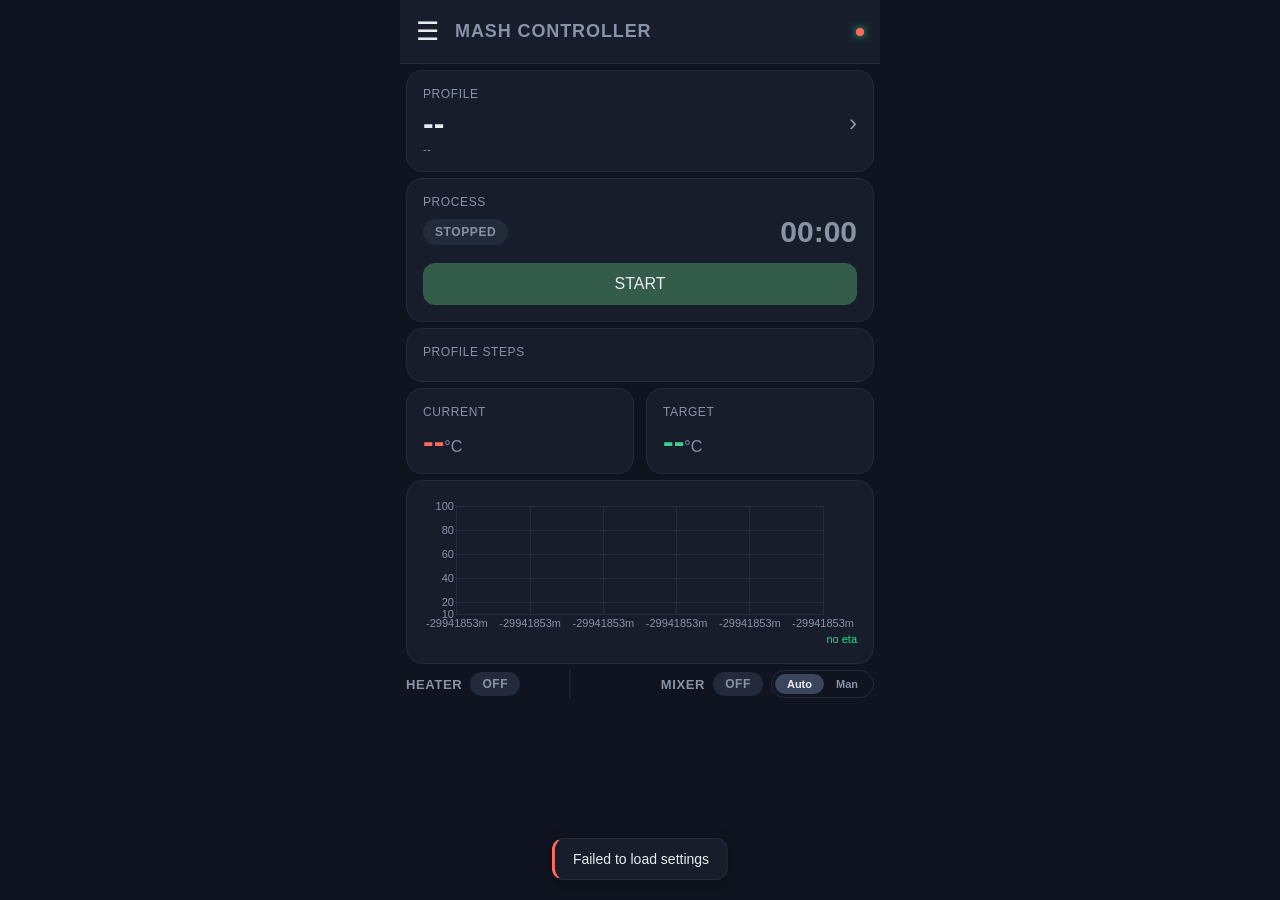
==== commit cc8f89fb: "Rework calibration and temperature control to make it closer to real world" ====
--- a/MashController_pio/data/index.html
+++ b/MashController_pio/data/index.html
@@ -178,10 +178,7 @@
 					   onchange="updateProfileMass('waterMassKg', this.value)">
 			  </div>
 			  <div>
-				<div class="label-small">Grain Mass (kg)
-				  <button type="button" class="help-link" aria-label="Grain Mass help"
-						  onclick="showHelpModal('Grain Mass', 'Heater calibration is performed with plain water. During a mash, the controller adds an estimated grain heat capacity after you resume the first zero-duration manual step. Set that step to the temperature where you add grain, add the grain when prompted, then press RESUME. The grain adjustment remains active for later steps. Grain starting temperature and mixing effects are not modeled.')">?</button>
-				</div>
+				<div class="label-small">Grain Mass (kg)</div>
 				<input id="profileGrainMass" class="input-small" type="number"
 					   step="0.1" min="0" max="50"
 					   onchange="updateProfileMass('grainMassKg', this.value)">
@@ -221,53 +218,9 @@
 
 		  <div class="setting-row">
 			<div>
-			  <div class="setting-title">Actual Heating Power <a class="help-link" href="calibration.html">?</a></div>
-			  <div class="setting-desc">
-				Calibrated power that reaches the water, in watts.
-			  </div>
-			</div>
-			<input id="setHeaterPowerEffW" class="input-small" type="number"
-				   step="10" min="1" max="10000">
-		  </div>
-
-		  <div class="setting-row">
-			<div>
-			  <div class="setting-title">Stored Heat Delay <a class="help-link" href="calibration.html">?</a></div>
-			  <div class="setting-desc">
-				Calibrated τ: how fast stored heat reaches the water, in seconds.
-			  </div>
-			</div>
-			<input id="setHeaterTauSec" class="input-small" type="number"
-				   step="1" min="5" max="1200">
-		  </div>
-
-		  <div class="setting-row">
-			<div>
-			  <div class="setting-title">Residual Heat Factor <a class="help-link" href="calibration.html">?</a></div>
-			  <div class="setting-desc">
-				Calibrated overshoot scale, usually a little above 1.
-			  </div>
-			</div>
-			<input id="setHeaterStoreGain" class="input-small" type="number"
-				   step="0.01" min="0.2" max="5">
-		  </div>
-
-		  <div class="setting-row">
-			<div>
-			  <div class="setting-title">Heat Loss Rate <a class="help-link" href="calibration.html">?</a></div>
-			  <div class="setting-desc">
-				Calibrated loss in watts per °C above room temperature.
-			  </div>
-			</div>
-			<input id="setHeaterLossWPerC" class="input-small" type="number"
-				   step="0.1" min="0" max="100">
-		  </div>
-
-		  <div class="setting-row">
-			<div>
 			  <div class="setting-title">Ambient Temperature</div>
 			  <div class="setting-desc">
-				Used with Heat Loss. Update it if the brewing room is much warmer or colder.
+				Used for heat loss calculation. Update it if the brewing room is warmer or colder.
 			  </div>
 			</div>
 			<input id="setHeaterAmbientC" class="input-small" type="number"
@@ -276,17 +229,45 @@
 
 		  <div class="setting-row">
 			<div>
-			  <div class="setting-title">
-				Heater Deadband
-				<button type="button" class="help-link" aria-label="Heater Deadband help"
-						onclick="showHelpModal('Heater Deadband', 'Predictive peak is the estimated highest temperature the mash will reach based on the current stored heat in the element and pot. Deadband is the safety margin below target before the heater restarts. This helps prevent short cycling while the thermal mass is still carrying heat.', 'PredictivePeakDeadband.png')">?</button>
-			  </div>
-			  <div class="setting-desc">
-				When the predicted peak falls below target temperature by this much, the heater turns back on.
-			  </div>
-			</div>
-			<input id="setHeaterDeadband" class="input-small" type="number"
-				   step="0.1" min="0" max="10">
+			  <div class="setting-title">Kettle Calibration</div>
+			  <div class="setting-desc" id="calibrationStatusText">
+				Dual-anchor dynamic thermal model.
+			  </div>
+			</div>
+			<a href="calibration.html" class="btn" style="text-decoration:none; text-align:center; padding:6px 14px; font-size:13px; align-self:center; white-space:nowrap;">Calibrate Kettle</a>
+		  </div>
+
+		  <div class="setting-row">
+			<div>
+			  <div class="setting-title">Low Rest Trim (50 °C)</div>
+			  <div class="setting-desc">
+				Fine-tune switch-off at low mash rests (40–55 °C). Negative cuts earlier to prevent overshoot; positive adds heat.
+			  </div>
+			</div>
+			<input id="setHeaterTrimLowC" class="input-small" type="number"
+				   step="0.05" min="-1" max="1">
+		  </div>
+
+		  <div class="setting-row">
+			<div>
+			  <div class="setting-title">High Rest Trim (70 °C)</div>
+			  <div class="setting-desc">
+				Fine-tune switch-off at high mash rests (65–78 °C). Interpolated smoothly across the mash schedule.
+			  </div>
+			</div>
+			<input id="setHeaterTrimHighC" class="input-small" type="number"
+				   step="0.05" min="-1" max="1">
+		  </div>
+
+		  <div class="setting-row">
+			<div>
+			  <div class="setting-title">Insulation / Loss Scale</div>
+			  <div class="setting-desc">
+				Scale calibrated heat loss for kettle insulation (e.g. 80% insulated jacket, 100% bare kettle, 120% open lid or drafty room).
+			  </div>
+			</div>
+			<input id="setHeaterLossScalePct" class="input-small" type="number"
+				   step="5" min="50" max="200">
 		  </div>
 
 		  <div class="setting-row">
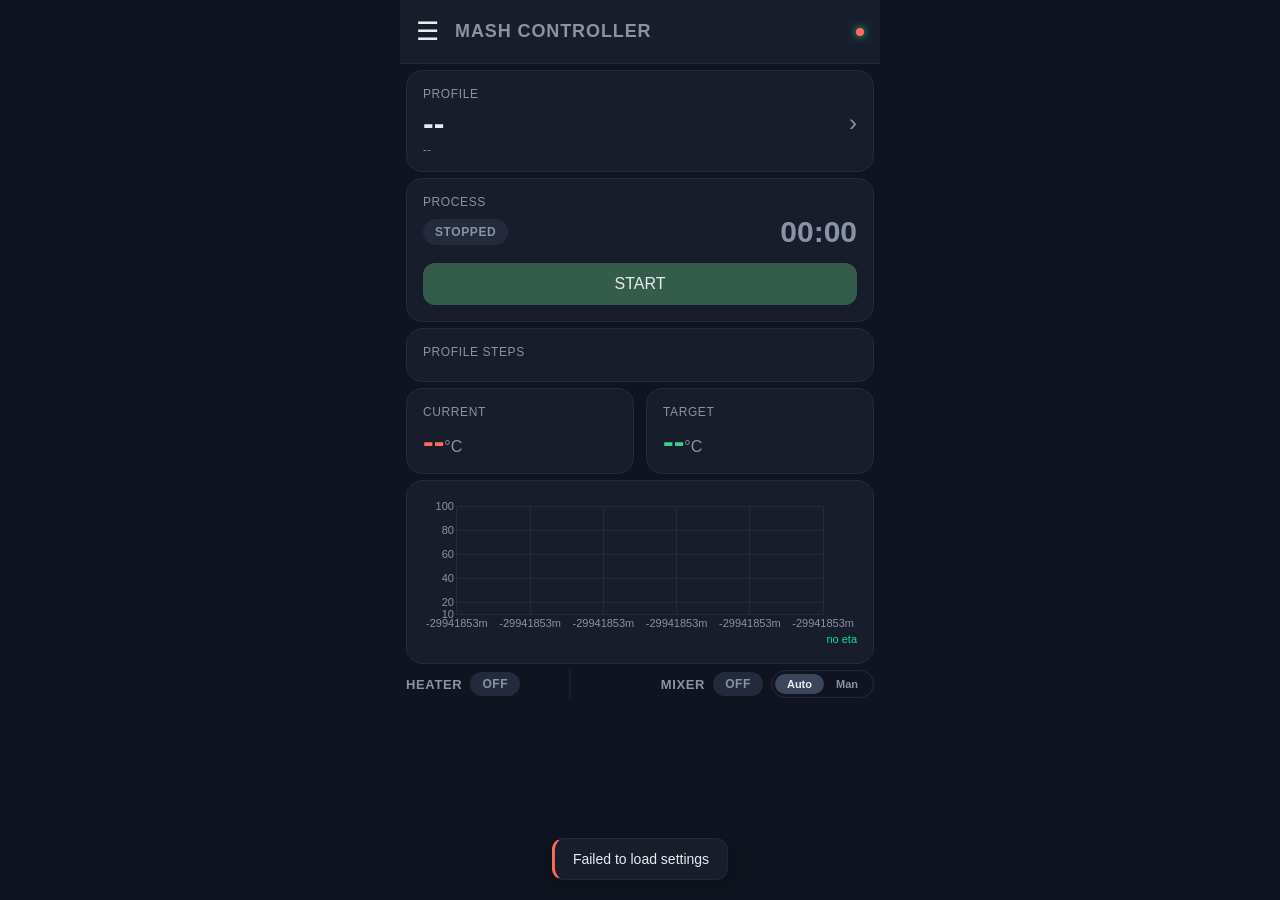
==== commit fd42ea5b: "Merge branch 'main' of https://github.com/nppc/MashController" ====
--- a/MashController_pio/data/index.html
+++ b/MashController_pio/data/index.html
@@ -178,7 +178,10 @@
 					   onchange="updateProfileMass('waterMassKg', this.value)">
 			  </div>
 			  <div>
-				<div class="label-small">Grain Mass (kg)</div>
+				<div class="label-small">Grain Mass (kg)
+				  <button type="button" class="help-link" aria-label="Grain Mass help"
+						  onclick="showHelpModal('Grain Mass', 'Heater calibration is performed with plain water. During a mash, the controller adds an estimated grain heat capacity after you resume the first zero-duration manual step. Set that step to the temperature where you add grain, add the grain when prompted, then press RESUME. The grain adjustment remains active for later steps. Grain starting temperature and mixing effects are not modeled.')">?</button>
+				</div>
 				<input id="profileGrainMass" class="input-small" type="number"
 					   step="0.1" min="0" max="50"
 					   onchange="updateProfileMass('grainMassKg', this.value)">
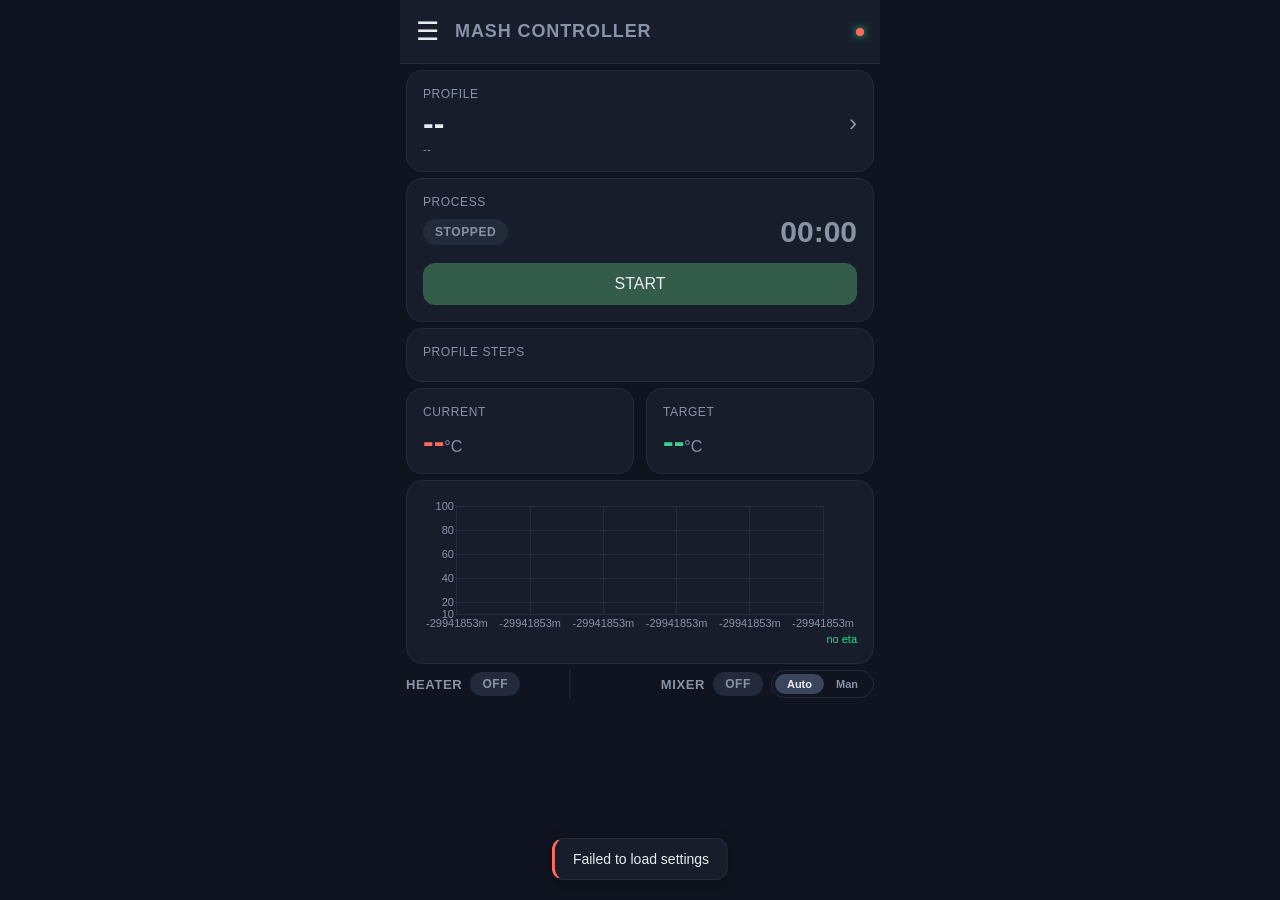
==== commit 4dc5687a: "Fix fake sensor behavior" ====
--- a/MashController_pio/data/index.html
+++ b/MashController_pio/data/index.html
@@ -40,9 +40,12 @@
 		 onkeydown="if (event.key === 'Enter' || event.key === ' ') enableAlertSound()">
 	  🔔 Sound alerts are off. Tap here to enable.
 	</div>
-
 	<!-- MAIN SCREEN -->
 	<div id="main" class="screen active">
+
+		<div class="simulated-sensor-banner hidden" id="simulatedSensorBanner" role="status">
+		  SIMULATED SENSOR ACTIVE — temperature is simulated; physical heater, mixer and cooler outputs are disabled.
+		</div>
 
 		<div class="profile-picker-container">
 			<div class="stat-card profile-picker" onclick="openProfilePicker()">
@@ -378,6 +381,30 @@
 		<div class="label">Temperature Sensor</div>
 
 		<div class="settings-group">
+
+		  <div class="setting-row">
+			<div>
+			  <div class="setting-title">Simulated Sensor</div>
+			  <div class="setting-desc">
+				Use a test temperature model instead of the DS18B20. Heater, mixer and cooler outputs stay off. Temporary; resets to the real sensor after reboot. Change only while stopped.
+			  </div>
+			</div>
+			<label class="switch">
+			  <input id="setSensorDebugFake" type="checkbox">
+			  <span class="switch-track"></span>
+			</label>
+		  </div>
+
+		  <div class="setting-row">
+			<div>
+			  <div class="setting-title">Simulation Speed</div>
+			  <div class="setting-desc">
+				Simulated time multiplier (1×–20×). Temporary; resets to 2× after reboot.
+			  </div>
+			</div>
+			<input id="setSensorDebugSpeed" class="input-small" type="number"
+				   step="0.5" min="1" max="20">
+		  </div>
 
 		  <div class="setting-row">
 			<div>
--- a/MashController_pio/data/style.css
+++ b/MashController_pio/data/style.css
@@ -1464,6 +1464,17 @@
   animation: soundBannerPulse 1.4s ease-in-out infinite;
 }
 
+.simulated-sensor-banner {
+  padding: 11px 14px;
+  background: #4a1717;
+  border-bottom: 2px solid #ff5c5c;
+  color: #ffe1e1;
+  font-size: 13px;
+  font-weight: 700;
+  line-height: 1.45;
+  text-align: center;
+}
+
 @keyframes soundBannerPulse {
   50% { background: #57491a; }
 }
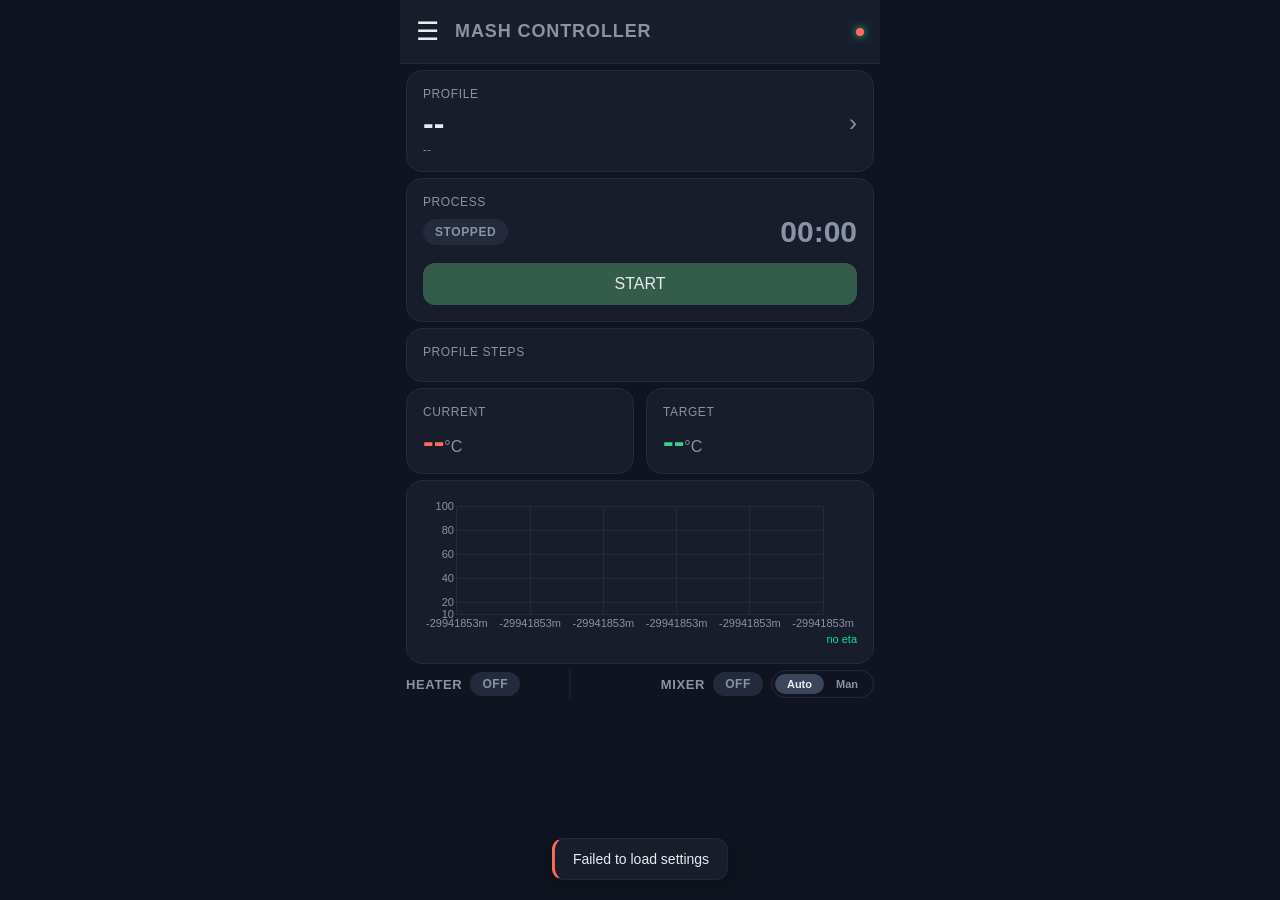
==== commit eebd7429: "Improve wifi connectivity choice" ====
--- a/MashController_pio/data/index.html
+++ b/MashController_pio/data/index.html
@@ -457,6 +457,7 @@
 			<div class="label-small" id="wifiSsidLabel">AP Name (SSID)</div>
 			<span class="heater-badge off" id="wifiStatusBadge" style="font-size:10px; padding:2px 8px;">AP</span>
 		  </div>
+		  <div id="wifiNetworkInfo" class="label-small" style="margin-bottom:8px; font-size:11px; font-weight:normal; color:var(--text-dim);"></div>
 		  <input
 			id="setWifiSsid"
 			class="input-dark"
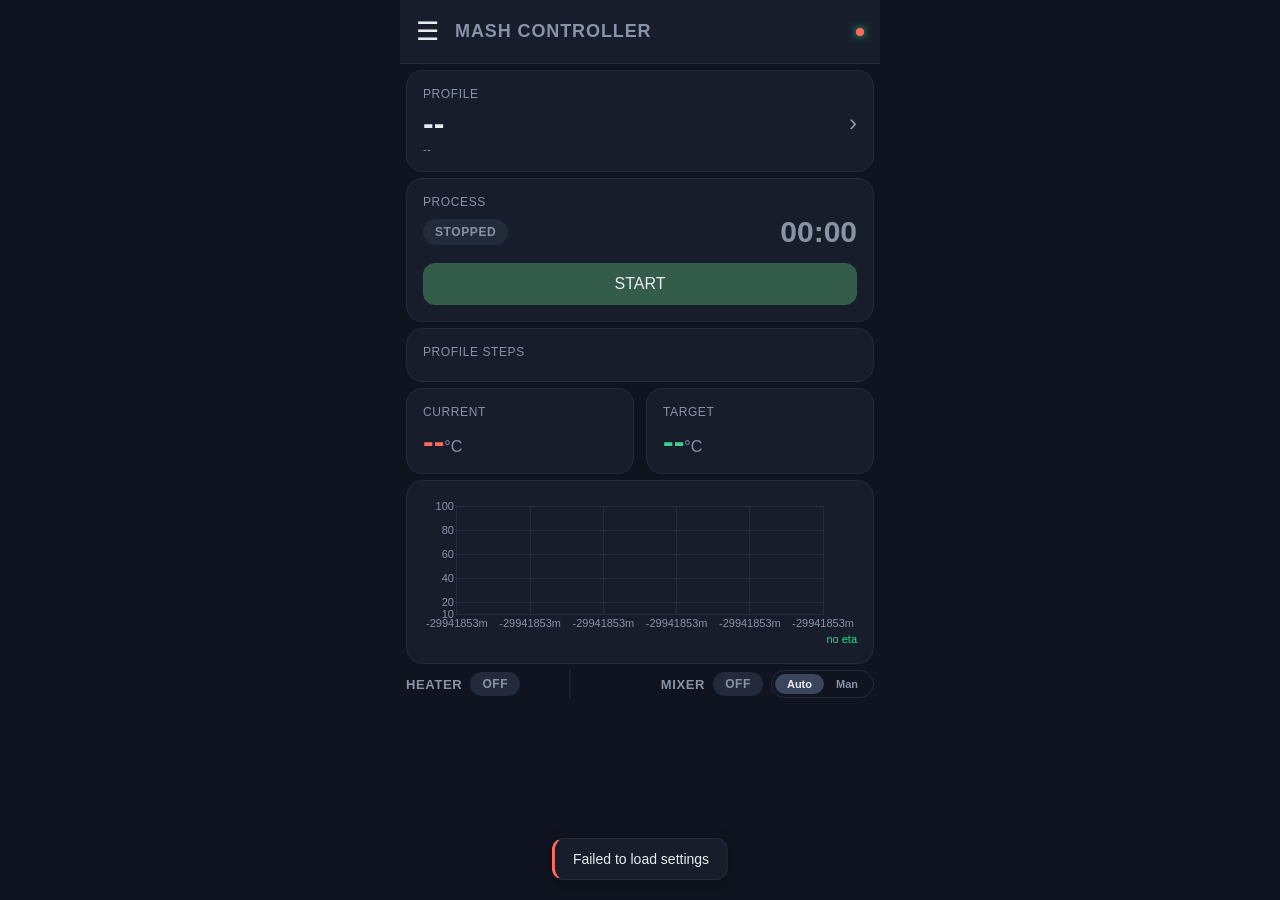
==== commit ec213aeb: "Add heater-follow mixer mode Co-authored-by: Copilot <223556219+Copilot@users.noreply.github.com>" ====
--- a/MashController_pio/data/index.html
+++ b/MashController_pio/data/index.html
@@ -338,6 +338,19 @@
 			  max="600">
 		  </div>
 
+		  <div class="setting-row">
+			<div>
+			  <div class="setting-title">Follow Heater in Auto</div>
+			  <div class="setting-desc">
+				Run with the heater, then continue for one Mixer On Time before returning to the normal cycle.
+			  </div>
+			</div>
+			<label class="switch">
+			  <input id="setMixerFollowHeater" type="checkbox">
+			  <span class="switch-track"></span>
+			</label>
+		  </div>
+
 		  		  <div class="setting-row">
 			<div>
 			  <div class="setting-title">Cool-Down Time</div>
@@ -390,12 +403,12 @@
 			  </div>
 			</div>
 			<label class="switch">
-			  <input id="setSensorDebugFake" type="checkbox">
+			  <input id="setSensorDebugFake" type="checkbox" onchange="updateSensorDebugSpeedVisibility(this.checked)">
 			  <span class="switch-track"></span>
 			</label>
 		  </div>
 
-		  <div class="setting-row">
+		  <div class="setting-row hidden" id="sensorDebugSpeedRow">
 			<div>
 			  <div class="setting-title">Simulation Speed</div>
 			  <div class="setting-desc">
@@ -475,6 +488,19 @@
 
 		  <div class="label-small" id="wifiModeNotice" style="margin-top:10px; font-weight:normal; font-size:11px; color:var(--text-dim); line-height:1.4;">
 			Controller creates its own Wi-Fi network at 192.168.4.1 (or http://mash.local). Password is optional (min 8 characters).
+		  </div>
+
+		  <div class="setting-row" style="margin-top:14px; padding-top:12px; border-top:1px solid var(--border);">
+			<div>
+			  <div class="setting-title">mash.local Domain</div>
+			  <div class="setting-desc">
+				Enable mDNS responder so devices on your network can reach the controller using http://mash.local.
+			  </div>
+			</div>
+			<label class="switch">
+			  <input id="setMdnsEnabled" type="checkbox" checked>
+			  <span class="switch-track"></span>
+			</label>
 		  </div>
 		</div>
 	  </div>
--- a/MashController_pio/data/style.css
+++ b/MashController_pio/data/style.css
@@ -446,6 +446,11 @@
 .state-badge.paused {
   background: #4a4325;
   color: #e8c547;
+}
+
+.state-badge.recovery {
+  background: #35456a;
+  color: #7fbfff;
 }
 
 .pause-instruction {
@@ -478,6 +483,13 @@
   border-left-color: #e8c547;
   background: rgba(232, 197, 71, 0.08);
   color: #f3d96d;
+}
+
+.pause-instruction.recovery {
+  border-color: rgba(127, 191, 255, 0.28);
+  border-left-color: #7fbfff;
+  background: rgba(127, 191, 255, 0.08);
+  color: #b7d9ff;
 }
 
 .remaining-time {
@@ -1048,6 +1060,12 @@
     white-space: nowrap;
 }
 
+.device-status-item .heater-badge .mixer-heater-icon {
+    display: block;
+    width: 16px;
+    height: 16px;
+}
+
 .device-status-item .heater-badge.manual {
     cursor: pointer;
 }
